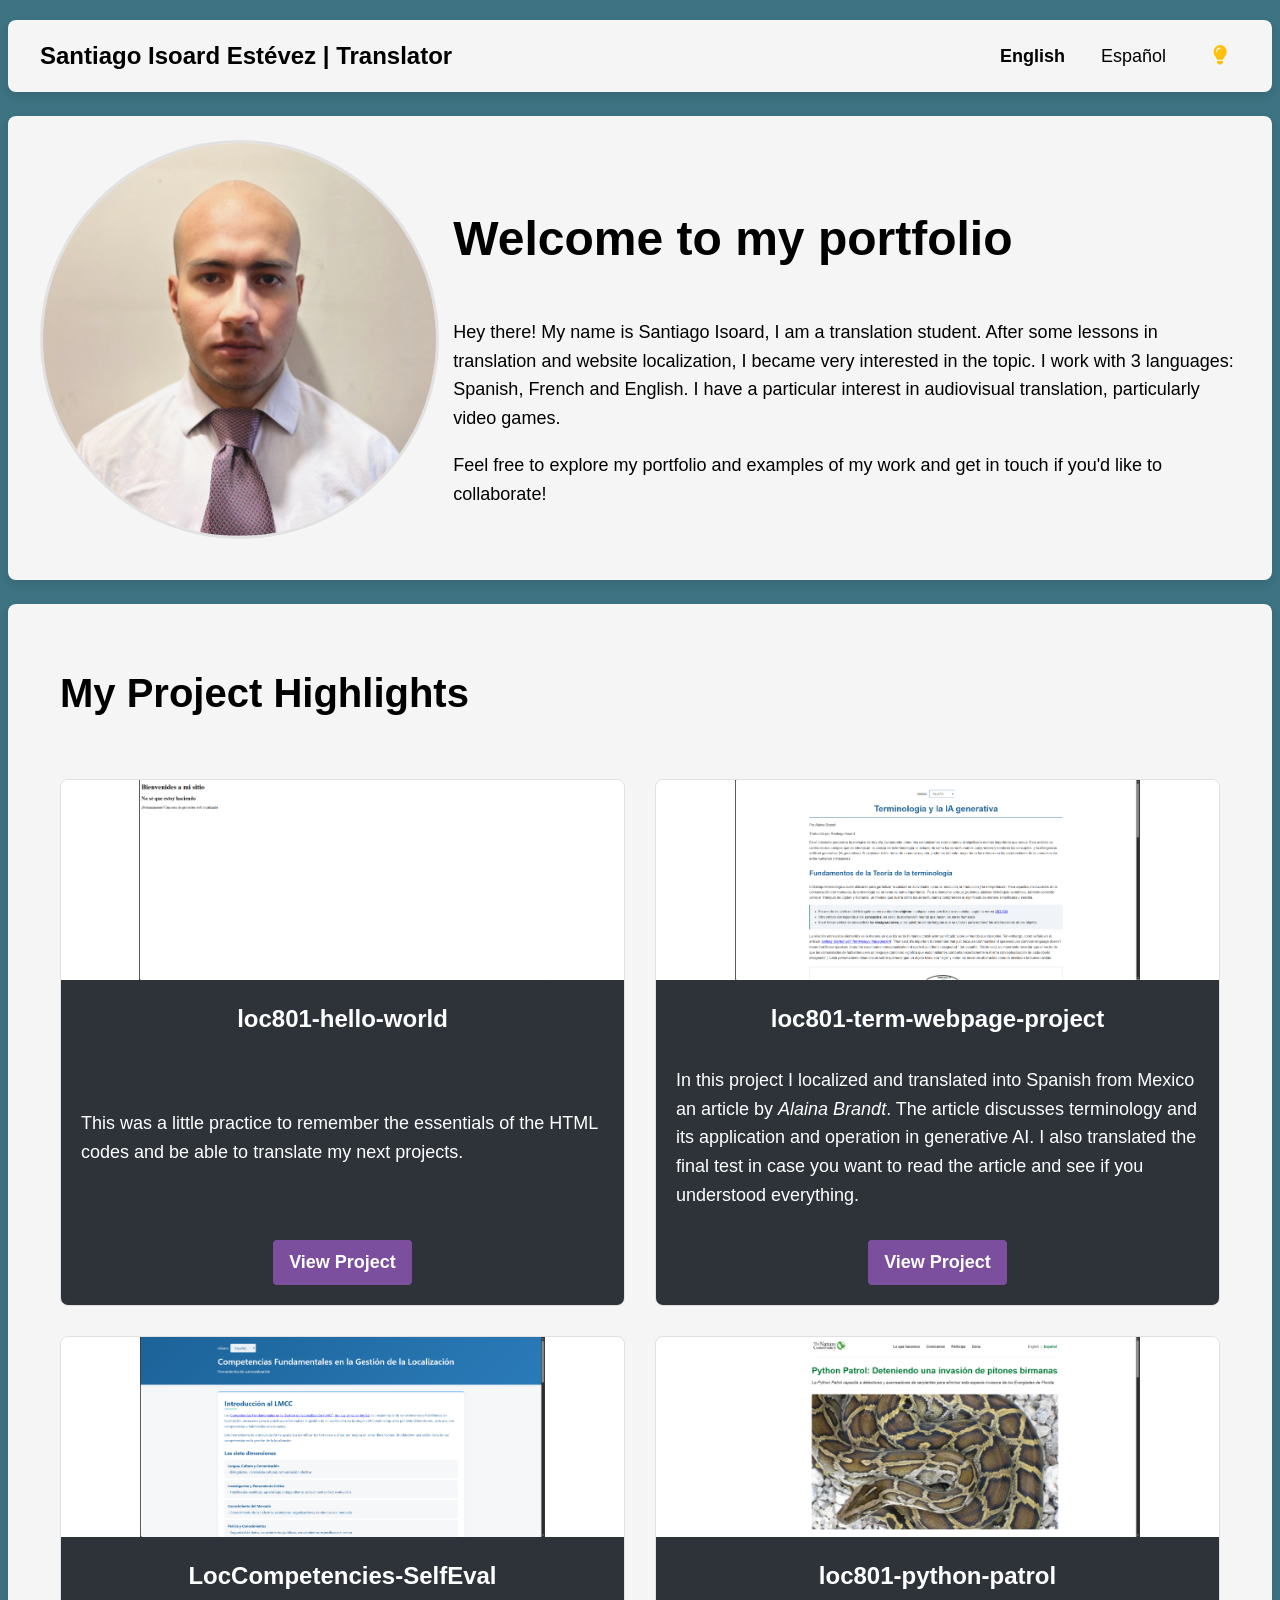
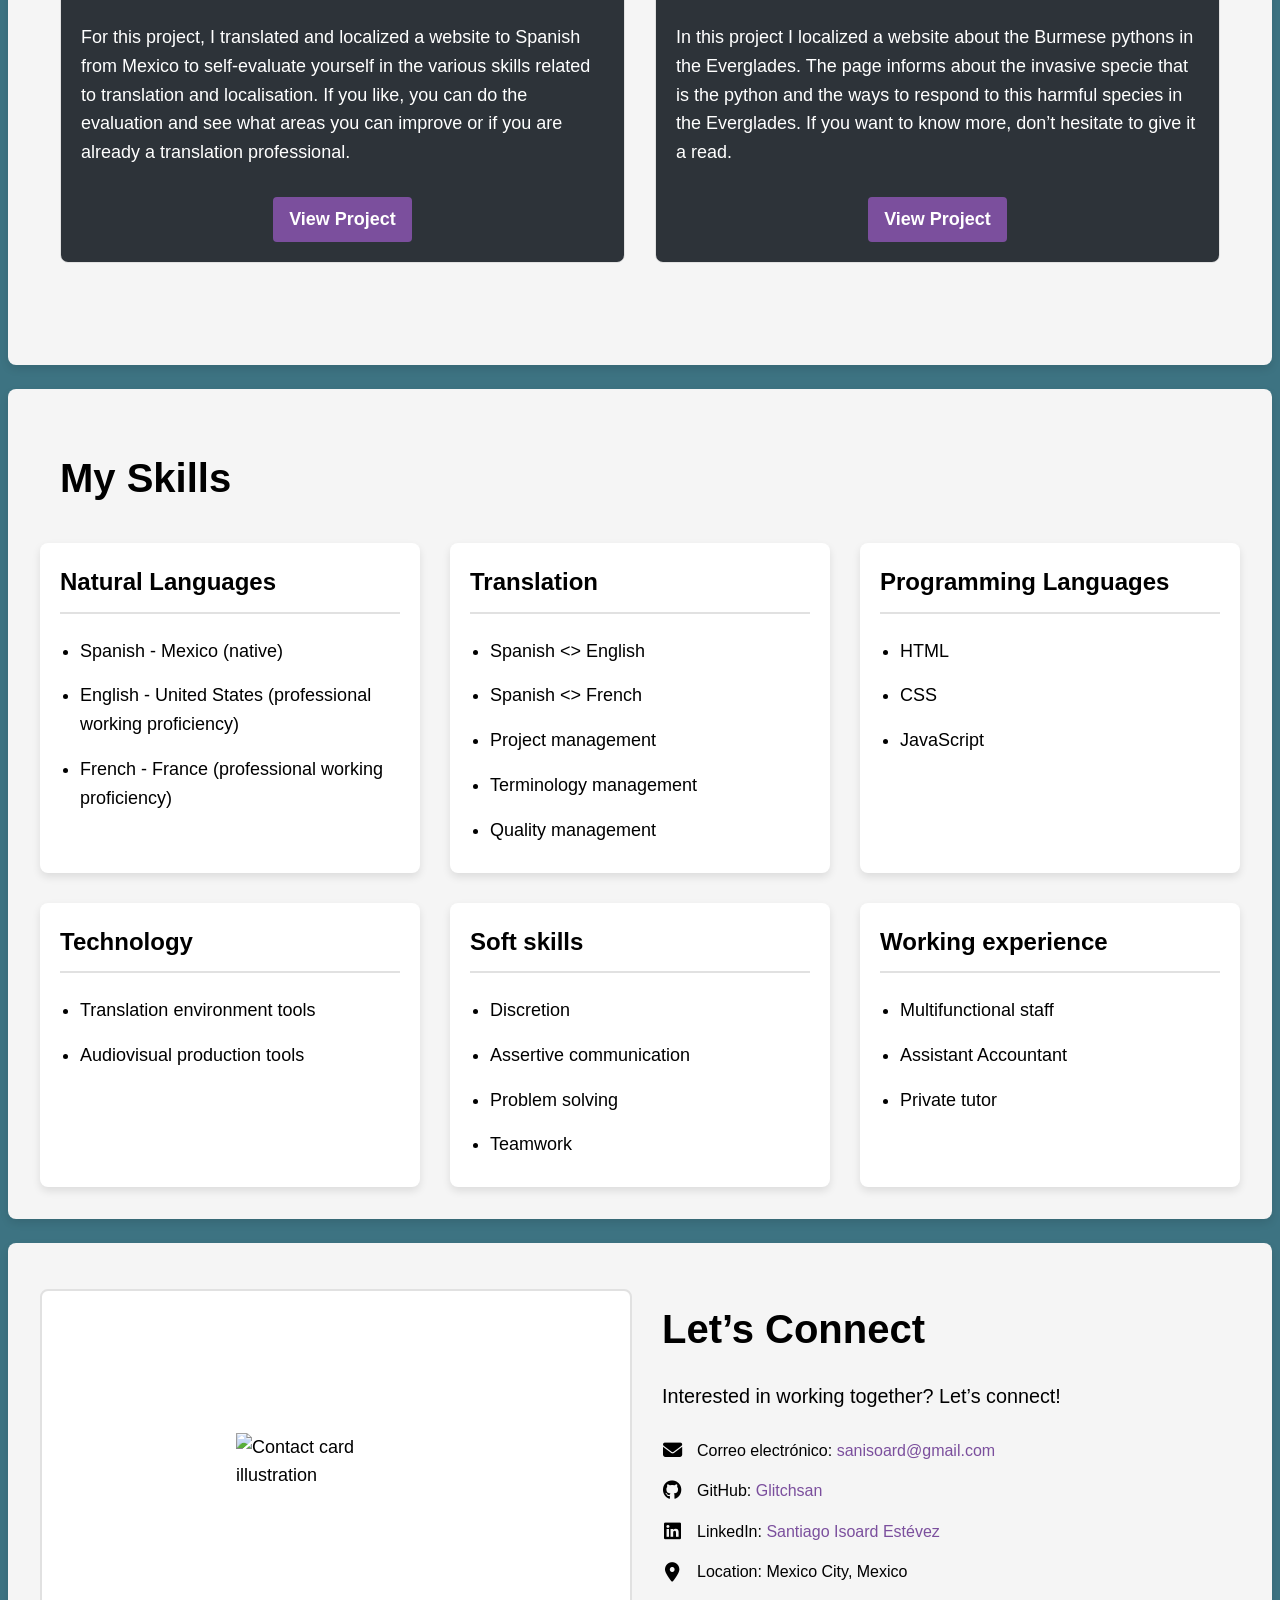
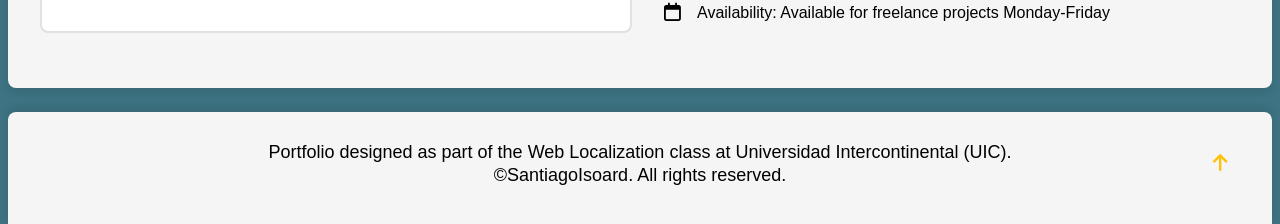
==== index.html @ 8f4a7dca "edit1" ====
<!DOCTYPE html>
<html lang="en-US">
<head>
    <meta charset="UTF-8" />
    <title>Santiago Isoard | Portfolio</title>
    <meta name="description" content="Professional portfolio of..." />
    <meta name="viewport" content="width=device-width, initial-scale=1.0, maximum-scale=1.0">
    <link rel="stylesheet" href="https://cdnjs.cloudflare.com/ajax/libs/font-awesome/6.5.1/css/all.min.css">
    <link rel="stylesheet" href="styles.css">

    <link rel="alternate" hreflang="en-US" href="index.html" />
    <link rel="alternate" hreflang="es-MX" href="inicio.html" />
</head>
<body>
    <!-- Navigation Header -->
    <nav class="section-container nav-container" id="Menu">
        <!-- Site title (left-aligned) -->
        <div class="site-title">Santiago Isoard Estévez | Translator</div>
        
        <!-- Navigation elements (right-aligned) -->
        <div class="nav-right">
            <!-- Language Toggle -->
            <div class="language-toggle">
                <a href="#" class="language-link active">English</a>
                <a href="inicio.html" class="language-link">Español</a>
            </div>
            
            <!-- Theme Toggle (single button) -->
            <div class="theme-toggle">
                <button class="theme-toggle-btn" id="themeToggleBtn" title="Toggle Light/Dark Mode">
                    <i class="fa-solid fa-lightbulb theme-icon" id="themeIcon"></i>
                </button>
            </div>
        </div>
    </nav>

    <!-- Main Body: About Me -->
    <section class="section-container" id="About">
        <div class="about-section">
            <div class="about-image">
                <img src="images/my-portrait.jpg.png" alt="My face">
            </div>
            <div class="about-content">
                <h1>Welcome to my portfolio</h1>
                <p>Hey there! My name is Santiago Isoard, I am a translation student. After some lessons in translation and website localization, I became very interested in the topic. I work with 3 languages: Spanish, French and English. I have a particular interest in audiovisual translation, particularly video games.</p>
                <p>Feel free to explore my portfolio and examples of my work and get in touch if you'd like to collaborate!</p>
            </div>
        </div>
    </section>

    <!-- Project Highlights -->
    <section class="section-container" id="Projects">
        <h2>My Project Highlights</h2>
        
        <div class="project-grid translation-grid">
            
            <!-- Project 1 -->
            <div class="project-card">
                <img src="images/loc801-hello-world_FOTO.png" alt="Screenshot of my translation project 1" class="project-image">
                <div class="project-content">
                    <h4 class="project-title">loc801-hello-world</h4>
                    <p class="project-description">This was a little practice to remember the essentials of the HTML codes and be able to translate my next projects.</p>
                    <a href="https://glitchsan.github.io/loc801-hello-world/" class="button" target="_blank">View Project</a>
                </div>
            </div>
            
            <!-- Project 2 -->
            <div class="project-card">
                <img src="images/loc801-term-webpage-project_FOTO.png" alt="Screenshot of my translation project 2" class="project-image">
                <div class="project-content">
                    <h4 class="project-title">loc801-term-webpage-project</h4>
                    <p class="project-description">In this project I localized and translated into Spanish from Mexico an article by <i>Alaina Brandt</i>. The article discusses terminology and its application and operation in generative AI. I also translated the final test in case you want to read the article and see if you understood everything.</p>
                    <a href="https://glitchsan.github.io/loc801-term-webpage-project/" class="button" target="_blank">View Project</a>
                </div>
            </div>
            
            <!-- Project 3 -->
            <div class="project-card">
                <img src="images/LocCompetencies-SelfEval_FOTO.png" alt="Screenshot of my translation project 3" class="project-image">
                <div class="project-content">
                    <h4 class="project-title">LocCompetencies-SelfEval</h4>
                    <p class="project-description">For this project, I translated and localized a website to Spanish from Mexico to self-evaluate yourself in the various skills related to translation and localisation. If you like, you can do the evaluation and see what areas you can improve or if you are already a translation professional.</p>
                    <a href="https://glitchsan.github.io/loc801-python-patrol/" class="button" target="_blank">View Project</a>
                </div>
            </div>
            
            <!-- Project 4 -->
            <div class="project-card">
                <img src="images/loc801-python-patrol_FOTO.png" alt="Screenshot of my translation project 4" class="project-image">
                <div class="project-content">
                    <h4 class="project-title">loc801-python-patrol</h4>
                    <p class="project-description">In this project I localized a website about the Burmese pythons in the Everglades. The page informs about the invasive specie that is the python and the ways to respond to this harmful species in the Everglades. If you want to know more, don’t hesitate to give it a read.</p>
                    <a href="https://glitchsan.github.io/loc801-python-patrol/" class="button" target="_blank">View Project</a>
                </div>
            </div>
        </div>
    </section>

    <!-- My Skills Section -->
    <section class="section-container" id="Skills">
        <h2>My Skills</h2>
        
        <div class="skills-container">
            <!-- Natural Languages -->
            <div class="skill-category">
                <h4 class="category-title">Natural Languages</h4>
                <ul class="skill-list">
                    <li class="skill-item">
                        <span class="skill-name">Spanish - Mexico (native)</span>
                    </li>
                    <li class="skill-item">
                        <span class="skill-name">English - United States (professional working proficiency)</span>
                    </li>
                     <li class="skill-item">
                        <span class="skill-name">French - France (professional working proficiency)</span>
                    </li>
                </ul>
            </div>

            <!-- Translation -->
            <div class="skill-category">
                <h4 class="category-title">Translation</h4>
                <ul class="skill-list">
                    <li class="skill-item">Spanish <> English</li>
                    <li class="skill-item">Spanish <> French</li>
                    <li class="skill-item">Project management</li>
                    <li class="skill-item">Terminology management</li>
                    <li class="skill-item">Quality management</li>
                </ul>
            </div>
            
            <!-- Programming Languages -->
            <div class="skill-category">
                <h4 class="category-title">Programming Languages</h4>
                <ul class="skill-list">
                    <li class="skill-item">HTML</li>
                    <li class="skill-item">CSS</li>
                    <li class="skill-item">JavaScript</li>
                </ul>
            </div>

            <!-- Technology -->
            <div class="skill-category">
                <h4 class="category-title">Technology</h4>
                <ul class="skill-list">
                    <li class="skill-item">Translation environment tools</li>
                    <li class="skill-item">Audiovisual production tools</li>
                </ul>
            </div>
            
            <!-- Category of Skills -->
            <div class="skill-category">
                <h4 class="category-title">Soft skills</h4>
                <ul class="skill-list">
                    <li class="skill-item">Discretion</li>
                    <li class="skill-item">Assertive communication</li>
                    <li class="skill-item">Problem solving</li>
                    <li class="skill-item">Teamwork</li>
                </ul>
            </div>

            <!-- Category of Skills -->
            <div class="skill-category">
                <h4 class="category-title">Working experience</h4>
                <ul class="skill-list">
                    <li class="skill-item">Multifunctional staff</li>
                    <li class="skill-item">Assistant Accountant</li>
                    <li class="skill-item">Private tutor</li>
                </ul>
            </div>
        </div>
    </section>

    <!-- Contact Section -->
    <section class="section-container" id="Contact">
        <div class="contact-card">
            <div class="contact-card-image">
                <img src="images/contact-card.svg" alt="Contact card illustration">
            </div>
            <div class="contact-card-content">
                <h2>Let’s Connect</h2>
                <p class="contact-cta">Interested in working together? Let’s connect!</p>
                
                <div class="contact-info">
                    <div class="contact-item">
                        <i class="fa-solid fa-envelope contact-icon"></i>
                        <span>Correo electrónico: <a href="mailto:sanisoard@gmail.com?subject=translation%20inquiry"><span class="__cf_email__">sanisoard@gmail.com</span></a></span>
                    </div>
                    
                    <div class="contact-item">
                        <i class="fa-brands fa-github contact-icon"></i>
                        <span>GitHub: <a href="https://github.com/Glitchsan" target="_blank">Glitchsan</a></span>
                    </div>
                    
                    <div class="contact-item">
                        <i class="fa-brands fa-linkedin contact-icon"></i>
                        <span>LinkedIn: <a href="https://www.linkedin.com/in/username/" target="_blank">Santiago Isoard Estévez</a></span>
                    </div>
                    
                    <div class="contact-item">
                        <i class="fa-solid fa-location-dot contact-icon"></i>
                        <span>Location: Mexico City, Mexico</span>
                    </div>
                    
                    <div class="contact-item">
                        <i class="fa-regular fa-calendar contact-icon"></i>
                        <span>Availability: Available for freelance projects Monday-Friday</span>
                    </div>
                </div>
            </div>
        </div>
    </section>

    <footer class="section-container footer-container" id="footer">
        <div class="footer-text">
           <p>Portfolio designed as part of the Web Localization class at Universidad Intercontinental (UIC).</p>
           <p>©SantiagoIsoard. All rights reserved.</p>
        </div>
        <button class="scroll-top-btn" id="scrollTopBtn" title="Back to top">
            <i class="fa-solid fa-arrow-up scroll-top-icon"></i>
        </button>
    </footer>

    <!-- Reference your external JS file -->
    <script src="interactions.js"></script>
</body>
</html>
---- styles.css ----
:root {
  /* Light Mode Colors */
  --background-light: #3D7382;
  --section-bg-light: #F5F5F5;
  --text-light: #000000;
  --link-light: #7B4F9D;
  --button-light: #7B4F9D;
  --button-hover-light: #432b55;
  --button-text-light: #FFFFFF;
  --image-bg-light: #FFFFFF;
  --border-light: #e1e1e1;
  --contact-icon-light: #000000;

  /* Shadow colors */
  --shadow-color-light: rgba(0, 0, 0, 0.1);
  --shadow-color-hover-light: rgba(0, 0, 0, 0.15);

  /* Shadow definitions */
  --shadow-standard-light: 0 4px 8px var(--shadow-color-light);
  --shadow-hover-light: 0 10px 20px var(--shadow-color-hover-light);
  --shadow-top-light: 0 -4px 8px var(--shadow-color-light);

  /* Dark Mode Colors */
  --background-dark: #2D3339;
  --section-bg-dark: #3D7382;
  --text-dark: #FFFFFF;
  --link-dark: #6DABFF;
  --button-dark: #6DABFF;
  --button-hover-dark: #004099;
  --button-text-dark: #FFFFFF;
  --card-bg-dark: #2D3339;
  --image-bg-dark: #f2f2f2;
  --border-dark: #2D3339;
  --underline-dark: #FFFFFF;
  --contact-icon-dark: #FFFFFF;

  /* Shadow colors (dark) */
  --shadow-color-dark: rgba(0, 0, 0, 0.25);
  --shadow-color-hover-dark: rgba(0, 0, 0, 0.35);

  /* Shadow definitions (dark) */
  --shadow-standard-dark: 0 4px 8px var(--shadow-color-dark);
  --shadow-hover-dark: 0 10px 20px var(--shadow-color-hover-dark);
  --shadow-top-dark: 0 -4px 8px var(--shadow-color-dark);

  /* Standardized Spacing */
  --space-xs: 8px;
  --space-sm: 16px;
  --space-md: 24px;
  --space-lg: 32px;
  --space-xl: 40px;
}

/* =====================
   Global / Typography
   ===================== */

/* Force consistent font rendering in Chrome */
html {
  -webkit-font-smoothing: antialiased;
  -webkit-text-size-adjust: 100%;
  text-rendering: optimizeLegibility;
}

body {
  font-family: Arial, sans-serif;
  font-size: clamp(1rem, 2vw, 1.125rem);
  line-height: 1.6;
  margin: 0;
  padding: 0;
  background-color: var(--background-light);
  color: var(--text-light);
  transition: background-color 0.3s ease, color 0.3s ease;
}

body.dark-mode {
  background-color: var(--background-dark);
  color: var(--text-dark);
}

/* Section container */
.section-container {
  max-width: 1200px;
  margin: var(--space-md) auto;
  padding: var(--space-md) var(--space-lg) var(--space-lg) var(--space-lg);
  background-color: var(--section-bg-light);
  border-radius: 8px;
  box-shadow: var(--shadow-standard-light);
  overflow: hidden;
}

body.dark-mode .section-container {
  background-color: var(--section-bg-dark);
  box-shadow: var(--shadow-standard-dark);
}

/* Headings */
h1 {
  font-size: clamp(2rem, 6vw, 3rem);
}

h2 {
  font-size: clamp(1.75rem, 5vw, 2.5rem);
  padding: 0 20px 0;
}

h3 {
  font-size: clamp(1.5rem, 4vw, 2rem);
  padding: 0 20px 0;
}

h4 {
  font-size: clamp(1.25rem, 3vw, 1.5rem);
}

/* Links */
a {
  color: var(--link-light);
  text-decoration: none;
  transition: color 0.2s ease;
}

a:hover {
  text-decoration: underline;
}

body.dark-mode a {
  color: var(--link-dark);
}

/* Buttons */
.button {
  display: block;
  margin: 20px auto 0;
  padding: 8px 16px;
  background-color: var(--button-light);
  color: var(--button-text-light);
  text-decoration: none;
  border-radius: 4px;
  font-weight: bold;
  transition: background-color 0.2s ease;
  width: fit-content;
}

.button:hover {
  background-color: var(--button-hover-light);
  text-decoration: none;
}

body.dark-mode .button {
  color: var(--button-text-dark);
  background-color: var(--button-dark);
}

body.dark-mode .button:hover {
  background-color: var(--button-hover-dark);
}

/* =====================
   Navigation
   ===================== */

.nav-container {
  display: flex;
  justify-content: space-between;
  align-items: center;
  padding: var(--space-sm) var(--space-lg);
  margin-top: 20px;
  background-color: var(--section-bg-light);
  border-radius: 8px;
  width: calc(100% - 2 * var(--space-lg));
}

body.dark-mode .nav-container {
  background-color: var(--section-bg-dark);
}

.site-title {
  font-size: clamp(1.25rem, 3vw, 1.5rem);
  font-weight: bold;
  color: var(--text-light);
  text-decoration: none;
}

body.dark-mode .site-title {
  color: var(--text-dark);
}

.nav-right {
  display: flex;
  align-items: center;
  gap: var(--space-md);
}

/* Language toggle */
.language-toggle {
  display: flex;
  gap: var(--space-sm);
}

.language-link {
  color: var(--text-light);
  text-decoration: none;
  padding: 5px 10px;
  border-radius: 4px;
  transition: all 0.2s ease;
}

.language-link.active {
  font-weight: bold;
  text-decoration: none;
  pointer-events: none;
}

.language-link:not(.active):hover {
  color: var(--link-light);
  text-decoration: underline;
}

body.dark-mode .language-link {
  color: var(--text-dark);
}

body.dark-mode .language-link:not(.active):hover {
  color: var(--link-dark);
}

/* Theme toggle */
.theme-toggle-btn {
  background: transparent;
  border: none;
  cursor: pointer;
  width: 40px;
  height: 40px;
  border-radius: 50%;
  display: flex;
  align-items: center;
  justify-content: center;
  transition: all 0.2s ease;
}

.theme-icon {
  font-size: 1.2rem;
  color: #ffc107;
}

body.dark-mode .theme-icon {
  color: #adb5bd;
}

/* Explicit light/dark buttons (not strictly needed for now) */
.theme-toggle-container {
  display: flex;
  align-items: center;
  gap: 5px;
}

.theme-icon-btn {
  cursor: pointer;
  width: 40px;
  height: 40px;
  border-radius: 50%;
  display: flex;
  align-items: center;
  justify-content: center;
  transition: all 0.2s ease;
}

#lightModeBtn {
  color: #ffc107;
  background-color: transparent;
}

#darkModeBtn {
  color: #6c757d;
  background-color: transparent;
}

#lightModeBtn.active {
  background-color: rgba(255, 193, 7, 0.15);
  color: #ffc107;
}

#darkModeBtn.active {
  background-color: rgba(108, 117, 125, 0.15);
  color: #6c757d;
}

body.dark-mode #lightModeBtn {
  color: #ffc107;
}

body.dark-mode #darkModeBtn {
  color: #adb5bd;
}

body.dark-mode #lightModeBtn.active {
  background-color: rgba(255, 193, 7, 0.15);
  color: #ffc107;
}

body.dark-mode #darkModeBtn.active {
  background-color: rgba(108, 117, 125, 0.15);
  color: #adb5bd;
}

/* =====================
   About Section
   ===================== */

.about-section {
  display: flex;
  gap: 20px;
  align-items: center;
}

.about-image {
  flex: 1;
  max-width: 33%;
}

.about-image img {
  width: 100%;
  aspect-ratio: 1 / 1;
  object-fit: cover;
  border-radius: 50%;
  border: 3px solid var(--border-light);
}

body.dark-mode .about-image img {
  border: 3px solid var(--border-dark);
}

.about-content {
  flex: 2;
}

/* =====================
   Projects
   ===================== */

.category-title {
  margin: 40px 0 20px;
  padding-bottom: 10px;
  border-bottom: 2px solid var(--border-light);
}

body.dark-mode .category-title {
  border-bottom: 2px solid var(--underline-dark);
}

/* Grid layouts */
.project-grid {
  display: grid;
  grid-gap: 30px;
  margin-bottom: 50px;
  padding: 20px;
}

.translation-grid {
  grid-template-columns: repeat(2, 1fr);
}

.dei-grid {
  grid-template-columns: 1fr;
  max-width: 600px;
  margin-left: auto;
  margin-right: auto;
}

.dei-grid.project-grid {
  margin-bottom: 0;
}

/* Project cards */
.project-card {
  border: 1px solid var(--border-light);
  border-radius: 8px;
  overflow: hidden;
  transition: transform 0.3s ease, box-shadow 0.3s ease;
  display: flex;
  flex-direction: column;
  height: auto;
}

.project-card:hover {
  transform: translateY(-5px);
  box-shadow: var(--shadow-hover-light);
}

body.dark-mode .project-card {
  background: var(--card-bg-dark);
  border: 1px solid var(--border-dark);
}

body.dark-mode .project-card:hover {
  box-shadow: var(--shadow-hover-dark);
}

.project-image {
  width: 100%;
  height: auto;
  max-height: 200px;
  object-fit: contain;
  background: var(--image-bg-light);
}

body.dark-mode .project-image {
  background: var(--image-bg-dark);
}

.project-content {
  display: flex;
  flex-direction: column;
  padding: 20px;
  background: var(--background-dark);
  color: var(--text-dark);
  justify-content: space-between;
  flex: 1;
  position: relative;
}

.project-title {
  margin-top: 0;
  margin-bottom: 10px;
  text-align: center;
}

.project-description {
  margin-bottom: 10px;
}

/* =====================
   Skills
   ===================== */

.skills-container {
  display: grid;
  grid-template-columns: repeat(auto-fill, minmax(280px, 1fr));
  gap: 30px;
  margin-top: 20px;
}

.skill-category {
  background: white;
  border-radius: 8px;
  box-shadow: var(--shadow-standard-light);
  padding: 20px;
  transition: transform 0.3s ease, box-shadow 0.3s ease;
}

.skill-category:hover {
  transform: translateY(-5px);
  box-shadow: var(--shadow-hover-light);
}

.skill-category .category-title {
  margin-top: 0;
  margin-bottom: 15px;
  padding-bottom: 10px;
  border-bottom: 2px solid var(--border-light);
  color: var(--text-light);
}

body.dark-mode .skill-category {
  background: var(--card-bg-dark);
  box-shadow: var(--shadow-standard-dark);
}

body.dark-mode .skill-category:hover {
  box-shadow: var(--shadow-hover-dark);
}

body.dark-mode .skill-category .category-title {
  color: var(--text-dark);
  border-bottom-color: var(--border-dark);
}

.skill-list {
  list-style-type: disc;
  padding-left: 20px;
  margin: 0;
}

.skill-item {
  padding: 8px 0;
  position: relative;
  display: list-item;
}

.skill-item-with-level {
  display: flex;
  flex-wrap: wrap;
  gap: 5px;
}

body.dark-mode .skill-item:not(:last-child) {
  border-bottom-color: var(--border-dark);
}

body.dark-mode .skill-level {
  color: #aaa;
}

/* =====================
   Contact
   ===================== */

.contact-card {
  display: flex;
  place-items: center;
  background-color: var(--section-bg-light);
}

body.dark-mode .contact-card {
  background-color: var(--section-bg-dark);
}

/* Image area */
.contact-card-image {
  flex: 1;
  max-width: 50%;
  padding: 20px;
  display: flex;
  justify-content: center;
  align-items: center;
  background-color: var(--image-bg-light);
  border-radius: 8px;
  border: 2px solid var(--border-light);
  min-height: 300px;
}

body.dark-mode .contact-card-image {
  background-color: var(--image-bg-dark);
}

.contact-card-image img {
  width: 100%;
  max-width: 200px;
  height: auto;
}

/* Content area */
.contact-card-content {
  flex: 1;
  padding: 30px;
}

.contact-card-content h2 {
  margin-top: 0;
  margin-bottom: 10px;
  color: var(--text-light);
  padding: 0;
}

body.dark-mode .contact-card-content h2 {
  color: var(--text-dark);
}

.contact-cta {
  margin-bottom: 25px;
  font-size: 1.1em;
  color: var(--text-light);
}

body.dark-mode .contact-cta {
  color: var(--text-dark);
}

/* Contact info */
.contact-info {
  display: flex;
  flex-direction: column;
  gap: 15px;
}

.contact-item {
  display: flex;
  align-items: center;
  gap: 15px;
  font-size: 1rem;
}

.contact-icon {
  width: 20px;
  color: var(--contact-icon-light);
  font-size: 1.2rem;
  text-align: center;
}

body.dark-mode .contact-icon {
  color: var(--contact-icon-dark);
}

/* =====================
   Footer
   ===================== */

.footer-container {
  display: flex;
  max-width: 1200px;
  margin: 5px auto 0 auto;
  background-color: var(--section-bg-light);
  border-radius: 8px 8px 0 0;
  box-shadow: var(--shadow-top-light);
  overflow: hidden;
  justify-content: center;
  bottom: 0;
  align-items: center;
  position: relative;
}

body.dark-mode .footer-container {
  background-color: var(--section-bg-dark);
  box-shadow: var(--shadow-top-dark);
}

.footer-container div {
  width: 100%;
  text-align: center;
  padding: 5px;
}

.footer-container p {
  margin: 0;
  line-height: 1.3;
}

.footer-text {
  text-align: center;
}

/* Scroll to Top Button */
.scroll-top-btn {
  position: absolute;
  right: var(--space-lg);
  width: 40px;
  height: 40px;
  border-radius: 50%;
  border: none;
  background: transparent;
  cursor: pointer;
  display: flex;
  align-items: center;
  justify-content: center;
  transition: all 0.2s ease;
}

.scroll-top-btn:hover {
  background-color: rgba(255, 193, 7, 0.15);
}

.scroll-top-icon {
  font-size: 1.2rem;
  color: #ffc107;
}

body.dark-mode .scroll-top-btn:hover {
  background-color: rgba(173, 181, 189, 0.15);
}

body.dark-mode .scroll-top-icon {
  color: #adb5bd;
}

/* =========================================================
   TABLET LAYOUT – 601px to 1024px
   ========================================================= */

@media (min-width: 601px) and (max-width: 1024px) {

  /* --- Global spacing: equal left & right inset --- */
  body {
    padding: 0 var(--space-md);     /* same padding on both sides */
    box-sizing: border-box;
  }

  .section-container,
  .nav-container,
  .footer-container {
    width: auto;                    /* fill available space minus body padding */
    max-width: none;                /* avoid 1200px constraint on tablets */
    margin-left: 0;
    margin-right: 0;
    box-sizing: border-box;
  }

  /* Slightly tighter vertical spacing */
  .section-container {
    margin-top: var(--space-sm);
    margin-bottom: var(--space-sm);
    padding: var(--space-md);
  }

  /* --- Navigation --- */
  .nav-container {
    padding: var(--space-sm) var(--space-md);
  }

  .site-title {
    white-space: normal;
  }

  /* --- About section: side‑by‑side, balanced --- */
  .about-section {
    gap: 24px;
  }

  .about-image {
    max-width: 30%;
  }

  .about-content {
    width: 70%;
  }

  /* --- Projects: 2 columns on tablets --- */
  .translation-grid {
    grid-template-columns: repeat(2, minmax(0, 1fr));
  }

  .project-grid {
    padding: var(--space-md);
    grid-gap: 24px;
  }

  .project-content {
    padding: 18px;
  }

  /* --- Skills: 3 columns so cards stay readable --- */
  .skills-container {
    grid-template-columns: repeat(3, minmax(0, 1fr));
    gap: 24px;
  }

  .skill-category {
    padding: 18px;
  }

  /* --- Contact section: two columns with inset image --- */
  .contact-card {
    flex-direction: row;
    align-items: stretch;
  }

  .contact-card-image {
    max-width: 45%;
    padding: 20px;
    min-height: 260px;
    box-sizing: border-box;
  }

  .contact-card-content {
    padding: 24px;
  }

  /* --- Footer: centered, not flush to edges --- */
  .footer-container {
    padding: 10px var(--space-md);
    justify-content: center;
  }

  .scroll-top-btn {
    right: var(--space-md);
  }
}

/* =========================================================
   MOBILE LAYOUT – PHONES ONLY (<= 600px)
   ========================================================= */

@media (max-width: 600px) {

  /* --- Global spacing --- */
  body {
    padding: 0 var(--space-sm);  
    box-sizing: border-box;
  }

  .section-container,
  .nav-container,
  .footer-container {
    width: auto;
    max-width: none;
    margin-left: 0;
    margin-right: 0;
    box-sizing: border-box;
  }

  /* Slightly smaller base text & headings */
  body {
    font-size: 0.95rem;
  }

  h1 {
    font-size: 1.8rem;
  }

  h2 {
    font-size: 1.5rem;
    padding: 0;
  }

  /* --- Navigation: stack cleanly --- */
  .nav-container {
    flex-direction: column;
    align-items: flex-start;
    padding: var(--space-sm);
    gap: var(--space-sm);
  }

  .site-title {
    width: 100%;
    text-align: center;
    margin-bottom: var(--space-xs);
    white-space: normal;
  }

  .nav-right {
    width: 100%;
    justify-content: space-between;
  }

  /* --- About section: image above text --- */
  .about-section {
    flex-direction: column;
    align-items: center;
  }

  .about-image {
    max-width: 220px;
  }

  .about-content {
    width: 100%;
  }

  /* --- Projects: single-column cards, less padding --- */
  .translation-grid {
    grid-template-columns: 1fr;
  }

  .project-grid {
    padding: var(--space-sm);
    grid-gap: 20px;
  }

  .project-content {
    padding: 16px;
  }

  .project-description {
    font-size: 0.95rem;
  }

  /* --- Skills: single column --- */
  .skills-container {
    grid-template-columns: 1fr;
    gap: 20px;
  }

  .skill-category {
    padding: 15px;
  }

  /* --- Contact section: stacked, centered, with inner padding --- */
  .contact-card {
    flex-direction: column;
    align-items: stretch;
  }

  .contact-card-image {
    max-width: 100%;
    width: 100%;
    min-height: 0;
    padding: 20px;             
    border-radius: 8px 8px 0 0;
    box-sizing: border-box;
  }

  .contact-card-image img {
    max-width: 180px;
    width: 100%;
    height: auto;
  }

  .contact-card-content {
    padding: 16px 20px 20px; 
  }

  .contact-card-content h2 {
    font-size: 1.4rem;
  }

  .contact-item {
    display: flex;
    flex-direction: row;
    align-items: flex-start;
    gap: 10px;
  }

  .contact-icon {
    margin-top: 3px; 
  }

  /* --- Footer: center text, button under it --- */
  .footer-container {
    flex-wrap: wrap;
    padding: 8px var(--space-sm);
    justify-content: center;
  }

  .footer-text {
    width: 100%;
    text-align: center;
  }

  .scroll-top-btn {
    position: static;
    margin-top: 8px;
    align-self: center;
  }
}
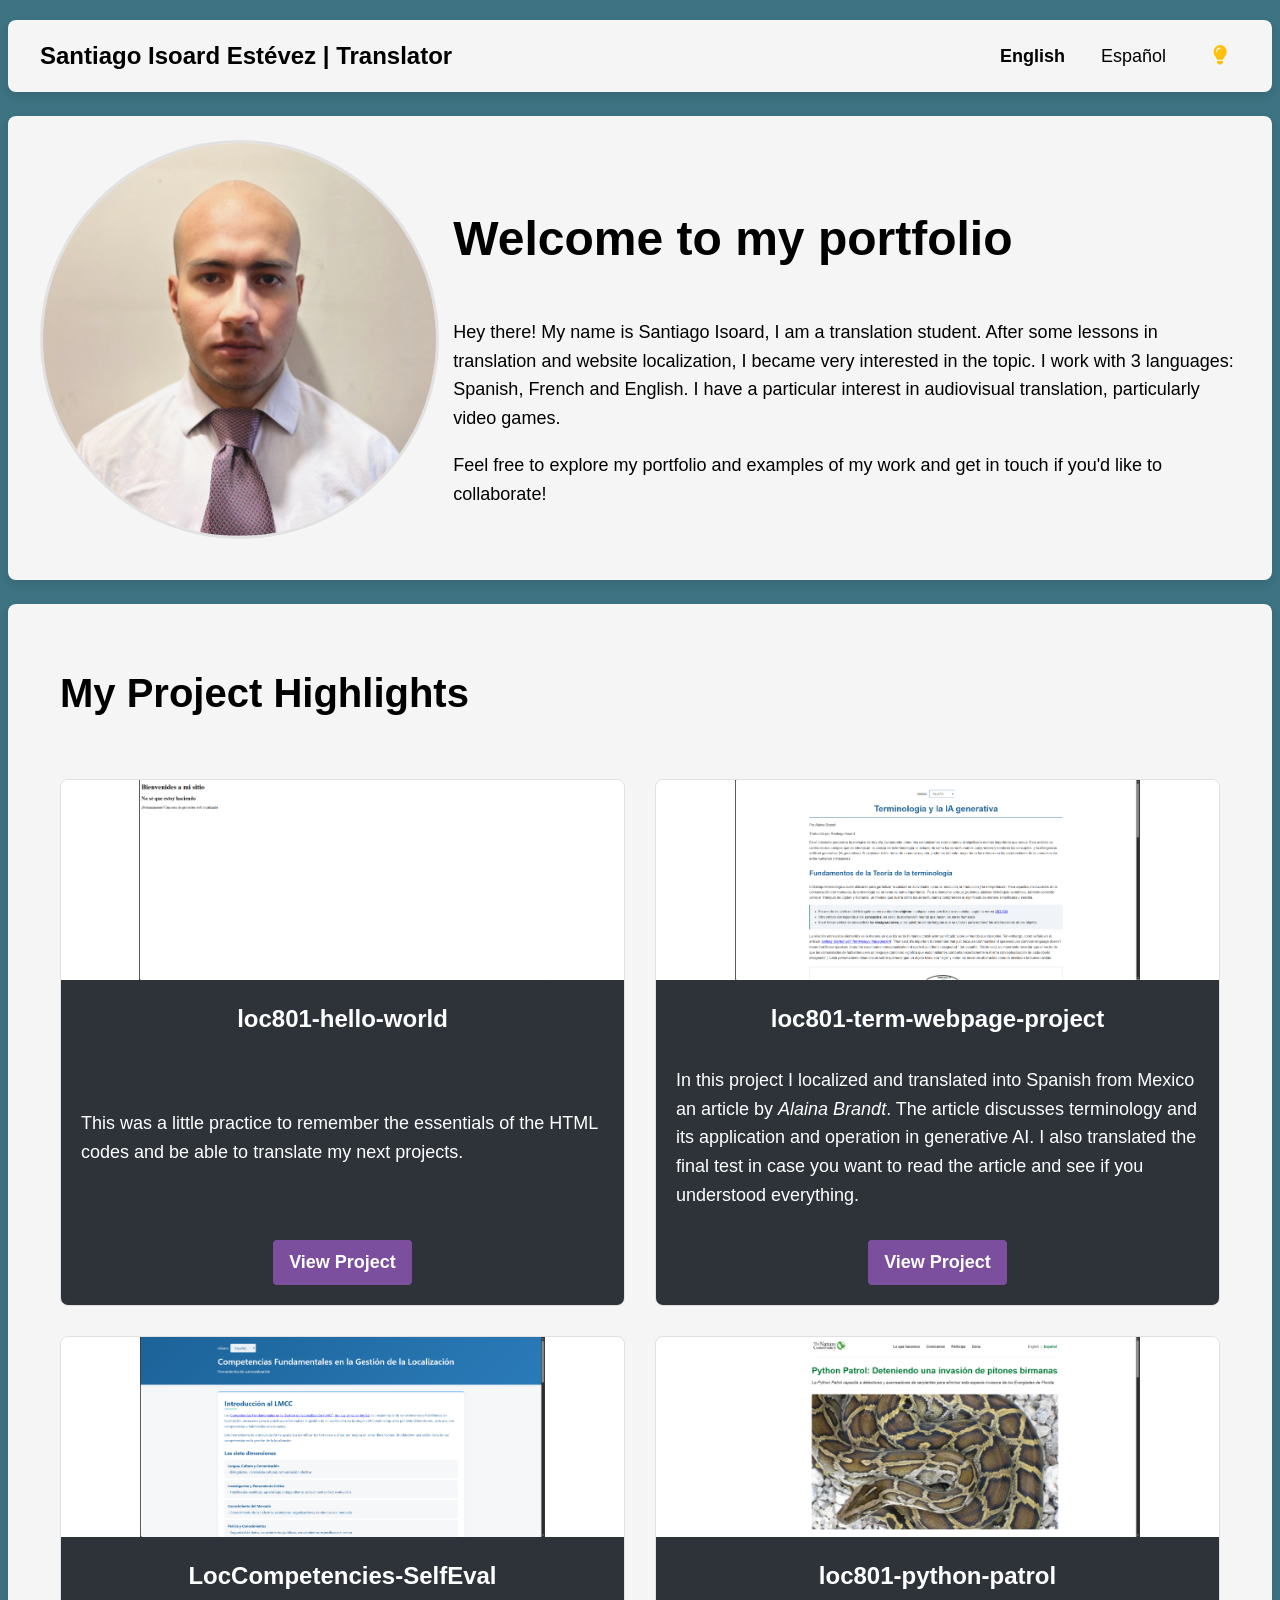
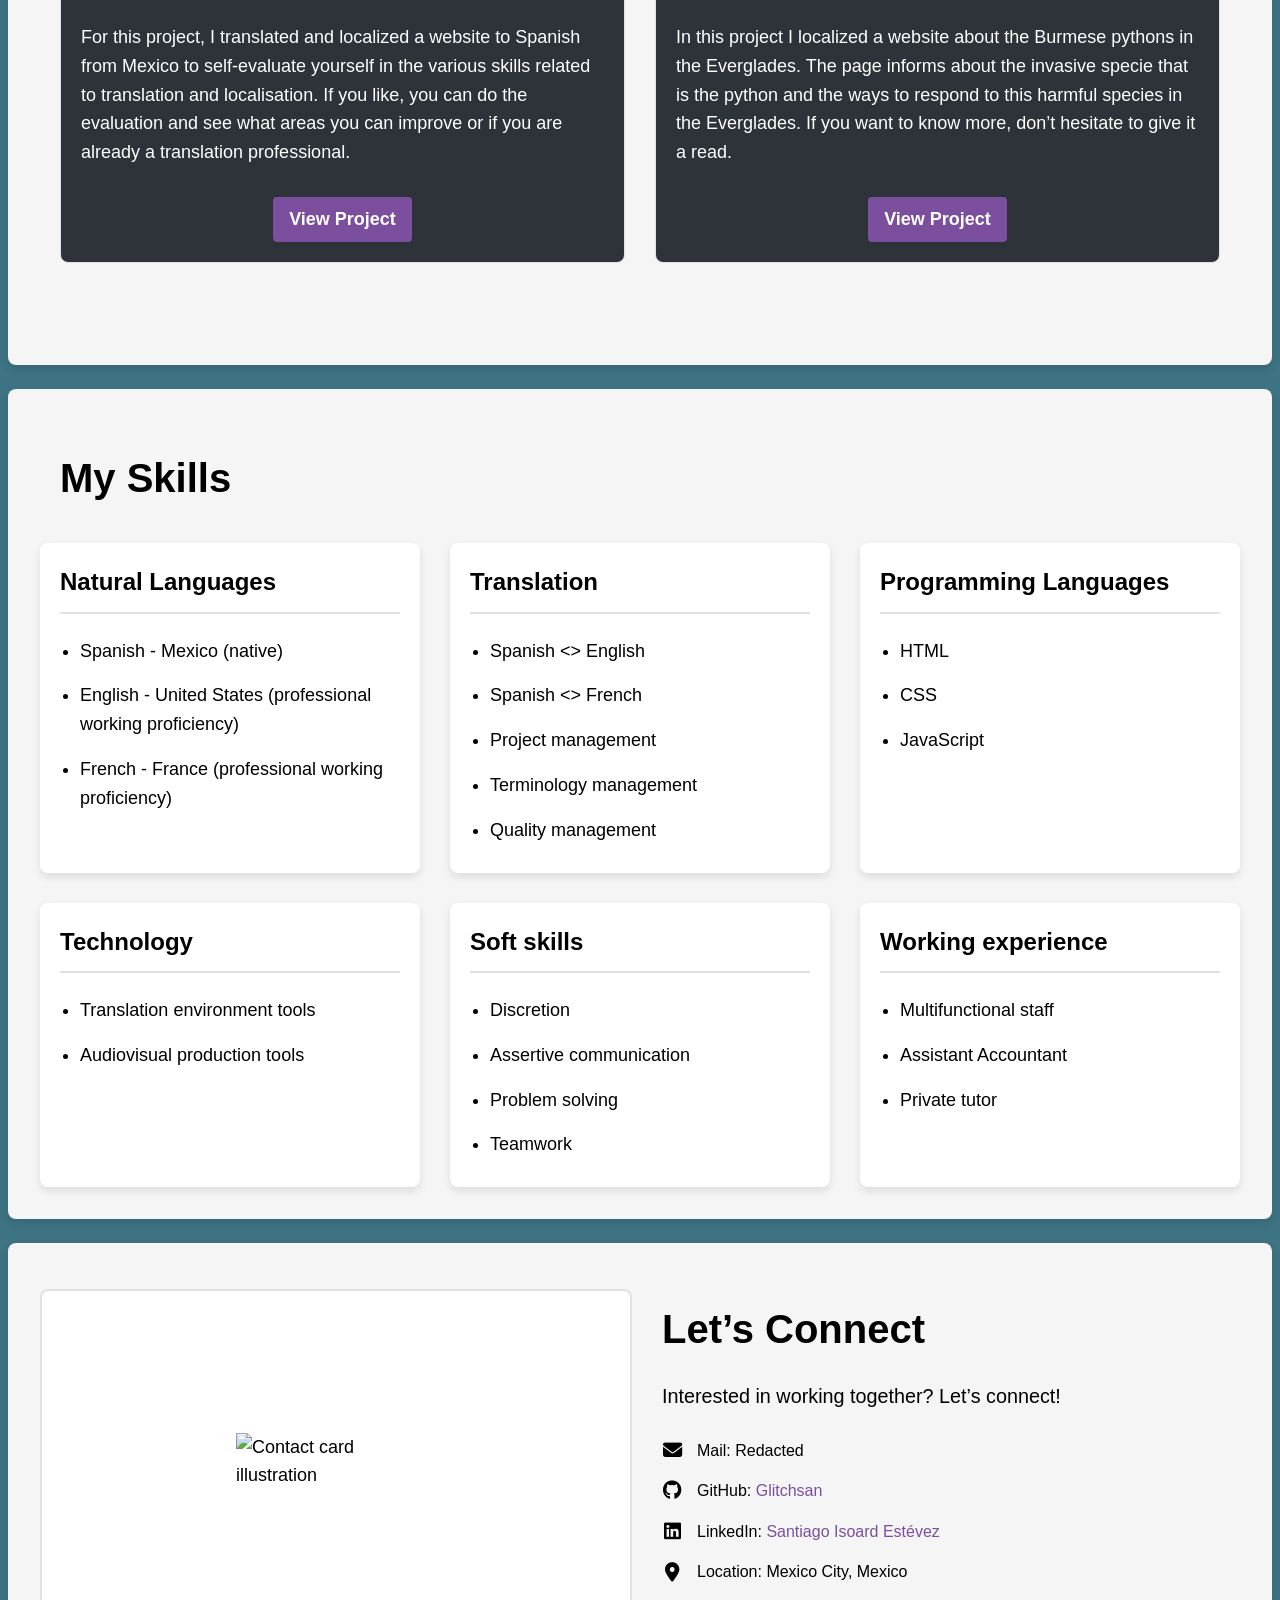
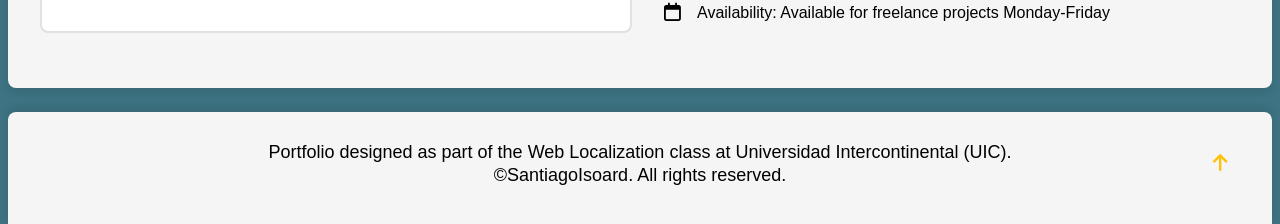
==== commit 5f655132: "edit2" ====
--- a/index.html
+++ b/index.html
@@ -184,7 +184,7 @@
                 <div class="contact-info">
                     <div class="contact-item">
                         <i class="fa-solid fa-envelope contact-icon"></i>
-                        <span>Correo electrónico: <a href="mailto:sanisoard@gmail.com?subject=translation%20inquiry"><span class="__cf_email__">sanisoard@gmail.com</span></a></span>
+                        <span>Mail: Redacted</span>
                     </div>
                     
                     <div class="contact-item">
